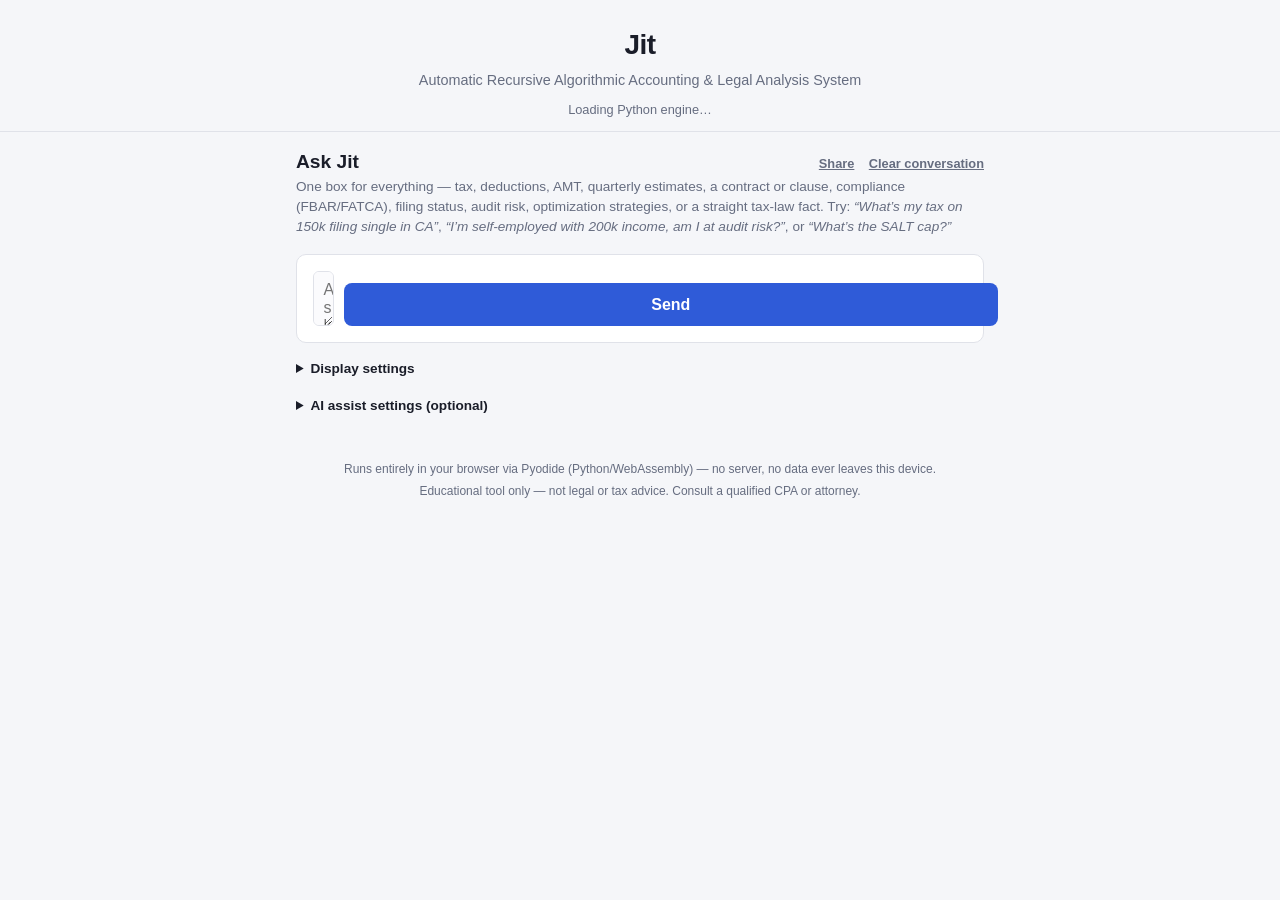
==== docs/index.html @ 8ee2bb37 "Persist chat memory across visits, add share/export and compact layout Applies uniformly across ever" ====
<!doctype html>
<html lang="en">
<head>
  <meta charset="utf-8" />
  <meta name="viewport" content="width=device-width, initial-scale=1, viewport-fit=cover" />
  <title>Jit — Accounting &amp; Legal Analysis</title>
  <link rel="icon" href="data:image/svg+xml,<svg xmlns=%22http://www.w3.org/2000/svg%22 viewBox=%220 0 100 100%22><text y=%22.9em%22 font-size=%2290%22>%E2%9A%96%EF%B8%8F</text></svg>" />
  <link rel="stylesheet" href="styles.css" />
</head>
<body>
  <header>
    <h1>Jit</h1>
    <p class="subtitle">Automatic Recursive Algorithmic Accounting &amp; Legal Analysis System</p>
    <p id="engine-status" class="engine-status">Loading Python engine&hellip;</p>
  </header>

  <main>
    <!-- One free-text box, routed to whichever engine(s) it matches: tax
         calculation, deductions, AMT, quarterly estimates, legal document
         analysis, compliance, filing status, optimization strategies, audit
         risk, or the full cross-module case analysis. Plain keyword/regex
         routing in docs/py/bridge.py — not a language model. -->
    <section class="panel active" data-panel="chat">
      <div class="panel-head">
        <h2>Ask Jit</h2>
        <div class="panel-actions">
          <button type="button" id="chat-share" class="link-btn">Share</button>
          <button type="button" id="chat-reset" class="link-btn">Clear conversation</button>
        </div>
      </div>
      <p class="hint">
        One box for everything &mdash; tax, deductions, AMT, quarterly estimates,
        a contract or clause, compliance (FBAR/FATCA), filing status, audit
        risk, optimization strategies, or a straight tax-law fact. Try:
        <em>&ldquo;What&rsquo;s my tax on 150k filing single in CA&rdquo;</em>,
        <em>&ldquo;I&rsquo;m self-employed with 200k income, am I at audit risk?&rdquo;</em>, or
        <em>&ldquo;What&rsquo;s the SALT cap?&rdquo;</em>
      </p>
      <div id="chat-log" class="chat-log"></div>
      <div id="session-insights" class="insights-panel"></div>
      <form id="chat-form">
        <textarea id="chat-input" rows="2" placeholder="Ask about your tax, deductions, audit risk, a contract, filing status…"></textarea>
        <button type="submit" class="run">Send</button>
      </form>

      <details class="settings">
        <summary>Display settings</summary>
        <p class="hint">
          Your income/filing status/state are remembered across visits
          (stored only in this browser) so you don't have to repeat
          yourself every time you reopen the app &mdash; use
          &ldquo;Clear conversation&rdquo; above to forget it.
        </p>
        <label class="checkbox-row">
          <input type="checkbox" id="compact-toggle" />
          Compact result cards
        </label>
      </details>

      <details class="settings">
        <summary>AI assist settings (optional)</summary>
        <p class="hint">
          Everything above runs on plain, built-in logic — no AI, no server,
          no cost. If you want an AI-generated answer for questions that
          don't match any built-in calculator or fact, you can optionally
          connect a free Google Gemini API key (no card required) from
          <a href="https://ai.google.dev" target="_blank" rel="noopener">ai.google.dev</a>.
          The key is stored only in this browser and sent directly from this
          device to Google &mdash; never to any server of ours. Anyone with
          access to this browser could read it back out, so only use a key
          you're comfortable having on this device.
        </p>
        <label class="checkbox-row">
          <input type="checkbox" id="ai-assist-toggle" />
          Use AI assist for questions the built-in router can't classify
        </label>
        <div class="key-row">
          <input type="password" id="gemini-key-input" placeholder="Gemini API key" autocomplete="off" />
          <button type="button" id="gemini-key-save" class="link-btn">Save</button>
          <button type="button" id="gemini-key-clear" class="link-btn">Clear</button>
        </div>
      </details>
    </section>
  </main>

  <footer>
    <p>Runs entirely in your browser via Pyodide (Python/WebAssembly) — no server, no data ever leaves this device.</p>
    <p>Educational tool only — not legal or tax advice. Consult a qualified CPA or attorney.</p>
  </footer>

  <script src="app.js" type="module"></script>
</body>
</html>
---- docs/styles.css ----
:root {
  color-scheme: light dark;
  --bg: #0f1117;
  --surface: #171a23;
  --border: #2a2e3a;
  --text: #e7e9ee;
  --muted: #9aa1b1;
  --accent: #5b8cff;
  --accent-text: #0b0d12;
  --danger: #ff6b6b;
  --ok: #4fd1a5;
}

* { box-sizing: border-box; -webkit-tap-highlight-color: transparent; }

body {
  margin: 0;
  font-family: -apple-system, BlinkMacSystemFont, "Segoe UI", Roboto, Helvetica, Arial, sans-serif;
  background: var(--bg);
  color: var(--text);
  line-height: 1.5;
  padding-bottom: env(safe-area-inset-bottom);
}

header {
  padding: 1.5rem 1rem 0.75rem;
  text-align: center;
  border-bottom: 1px solid var(--border);
}

header h1 { margin: 0; font-size: 1.75rem; letter-spacing: -0.02em; }
.subtitle { color: var(--muted); margin: 0.25rem 0 0; font-size: 0.9rem; }
.engine-status {
  margin: 0.5rem 0 0;
  font-size: 0.8rem;
  color: var(--muted);
}
.engine-status.ready { color: var(--ok); }
.engine-status.error { color: var(--danger); }

main {
  max-width: 720px;
  margin: 0 auto;
  padding: 1rem;
}

.panel h2 { margin: 0 0 0.25rem; font-size: 1.2rem; }
.panel-head { display: flex; align-items: baseline; justify-content: space-between; gap: 0.75rem; }
.panel-head h2 { margin: 0; }
.panel-actions { display: flex; gap: 0.9rem; }
.hint { color: var(--muted); font-size: 0.85rem; margin: 0 0 1rem; }
.hint code { color: var(--accent); }

.link-btn {
  background: none;
  border: none;
  color: var(--muted);
  font-size: 0.8rem;
  font-weight: 600;
  padding: 0.2rem 0;
  text-decoration: underline;
  border-radius: 0;
}
.link-btn:hover { color: var(--accent); }

form {
  background: var(--surface);
  border: 1px solid var(--border);
  border-radius: 10px;
  padding: 1rem;
}

.chat-log { display: flex; flex-direction: column; gap: 0.6rem; margin-bottom: 1rem; }
.chat-log:empty { display: none; }
.chat-msg {
  max-width: 85%;
  padding: 0.6rem 0.85rem;
  border-radius: 12px;
  font-size: 0.9rem;
  line-height: 1.4;
}
.chat-msg.user {
  align-self: flex-end;
  background: var(--accent);
  color: var(--accent-text);
  border-bottom-right-radius: 3px;
}
.chat-msg.assistant {
  align-self: flex-start;
  background: var(--surface);
  border: 1px solid var(--border);
  border-bottom-left-radius: 3px;
}
.chat-msg.assistant .intent-tag {
  display: block;
  font-size: 0.7rem;
  color: var(--muted);
  text-transform: uppercase;
  letter-spacing: 0.03em;
  margin-bottom: 0.3rem;
}
#chat-form { display: flex; gap: 0.6rem; align-items: flex-end; }
#chat-form textarea { flex: 1; }
#chat-form button { flex: 0 0 auto; margin-top: 0; }

input, select, textarea {
  background: #0c0e14;
  border: 1px solid var(--border);
  color: var(--text);
  border-radius: 6px;
  padding: 0.55rem 0.6rem;
  font-size: 1rem;
  font-family: inherit;
  width: 100%;
}

textarea { resize: vertical; }

button { cursor: pointer; border: none; border-radius: 8px; padding: 0.6rem 1rem; font-size: 0.9rem; font-weight: 600; font-family: inherit; }
button.run { background: var(--accent); color: var(--accent-text); width: 100%; padding: 0.8rem; font-size: 1rem; margin-top: 0.5rem; }
button.run:disabled { opacity: 0.6; }

.error-box {
  background: #2a1418;
  border: 1px solid var(--danger);
  color: var(--danger);
  padding: 0.75rem 1rem;
  border-radius: 8px;
  font-size: 0.85rem;
}

.card {
  background: #0c0e14;
  border: 1px solid var(--border);
  border-radius: 10px;
  padding: 1rem;
  margin-bottom: 0.75rem;
}
.card h3 { margin: 0 0 0.6rem; font-size: 0.85rem; text-transform: uppercase; letter-spacing: 0.03em; color: var(--muted); }
.kv { display: flex; justify-content: space-between; gap: 1rem; padding: 0.22rem 0; font-size: 0.88rem; border-bottom: 1px dashed var(--border); }
.kv:last-child { border-bottom: none; }
.kv span:first-child { color: var(--muted); }
.kv .big { font-size: 1.3rem; font-weight: 700; color: var(--accent); }
.tag-list { display: flex; flex-wrap: wrap; gap: 0.35rem; margin-top: 0.6rem; }
.tag { background: rgba(91, 140, 255, 0.15); color: var(--accent); border-radius: 999px; padding: 0.15rem 0.6rem; font-size: 0.75rem; }
.list-item { font-size: 0.85rem; padding: 0.3rem 0; border-bottom: 1px dashed var(--border); }
.list-item:last-child { border-bottom: none; }

/* Compact result cards — one class toggled on <body>, applies uniformly to
   every renderer's output (tax, deductions, AMT, risk, full case, etc.)
   without touching each renderer individually. */
body.compact .card { padding: 0.55rem 0.7rem; margin-bottom: 0.4rem; }
body.compact .card h3 { margin: 0 0 0.3rem; font-size: 0.7rem; }
body.compact .kv { padding: 0.12rem 0; font-size: 0.78rem; }
body.compact .kv .big { font-size: 1.05rem; }
body.compact .tag-list { margin-top: 0.35rem; gap: 0.25rem; }
body.compact .tag { padding: 0.1rem 0.45rem; font-size: 0.7rem; }
body.compact .list-item { padding: 0.18rem 0; font-size: 0.78rem; }

.insights-panel {
  background: rgba(91, 140, 255, 0.08);
  border: 1px solid var(--border);
  border-radius: 10px;
  padding: 0.85rem 1rem;
  margin-bottom: 1rem;
  font-size: 0.85rem;
}
.insights-panel:empty { display: none; padding: 0; margin: 0; border: none; }
.insights-panel h3 { margin: 0 0 0.4rem; font-size: 0.8rem; text-transform: uppercase; letter-spacing: 0.03em; color: var(--muted); }
.insights-panel ul { margin: 0; padding-left: 1.1rem; }
.insights-panel li { margin: 0.25rem 0; }

details.settings {
  margin-top: 1rem;
  font-size: 0.85rem;
  color: var(--muted);
}
details.settings summary { cursor: pointer; color: var(--text); font-weight: 600; }
details.settings .hint { margin: 0.6rem 0; }
.checkbox-row { display: flex; align-items: center; gap: 0.5rem; margin: 0.5rem 0; }
.checkbox-row input { width: auto; }
.key-row { display: flex; gap: 0.5rem; align-items: center; }
.key-row input { flex: 1; }

pre.raw {
  background: #0c0e14;
  border: 1px solid var(--border);
  border-radius: 8px;
  padding: 0.75rem;
  font-size: 0.75rem;
  overflow-x: auto;
  color: var(--muted);
}

footer { text-align: center; color: var(--muted); font-size: 0.75rem; padding: 1.5rem 1rem; }
footer p { margin: 0.25rem 0; }

@media (prefers-color-scheme: light) {
  :root {
    --bg: #f5f6f9;
    --surface: #ffffff;
    --border: #e0e2e9;
    --text: #1a1d29;
    --muted: #666d80;
    --accent: #2f5bd8;
    --accent-text: #ffffff;
  }
  input, select, textarea { background: #fbfbfd; }
  .card { background: #fbfbfd; }
  .error-box { background: #fdecec; }
  .tag { background: rgba(47, 91, 216, 0.1); }
  pre.raw { background: #fbfbfd; }
}
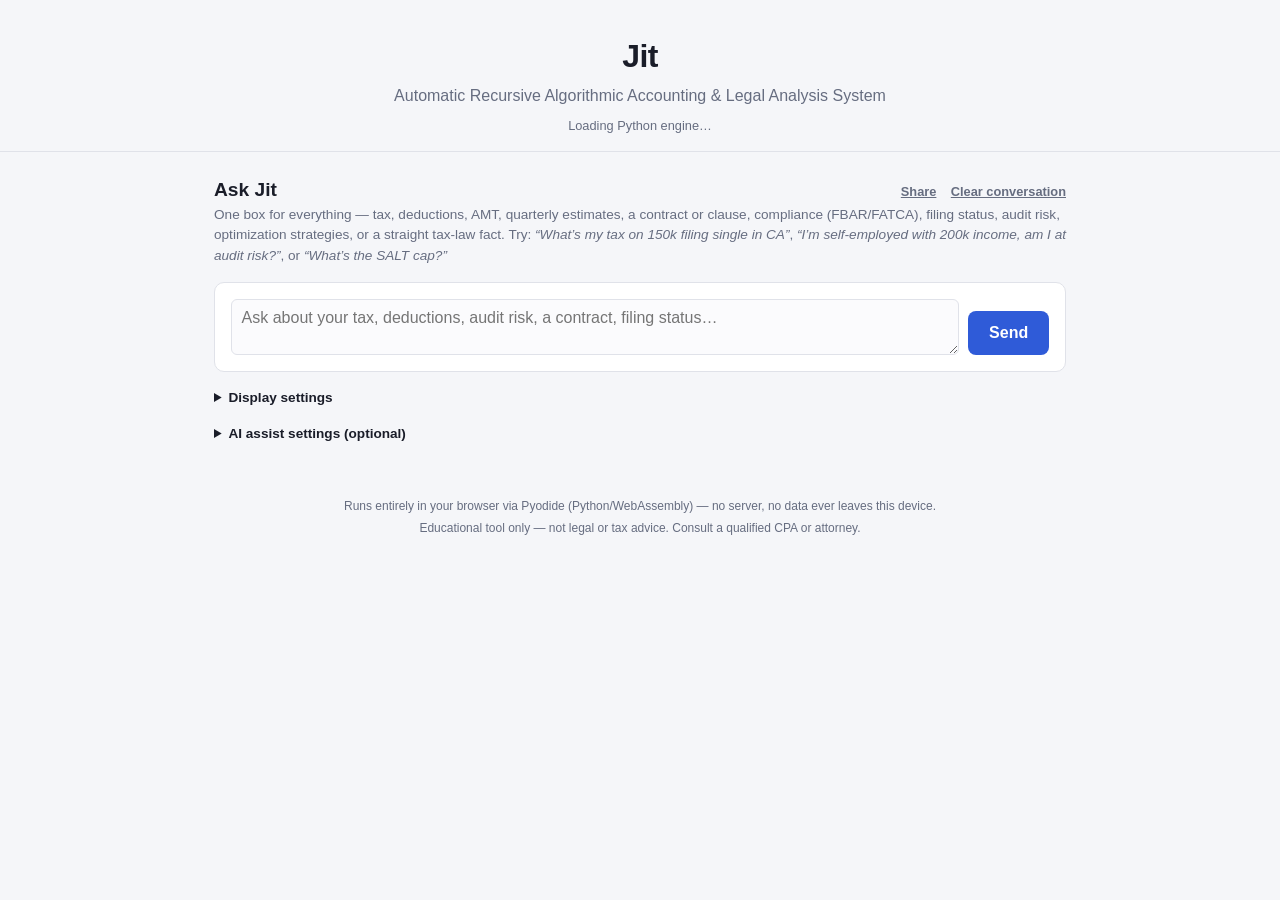
==== commit 9bc75dbf: "Make the site installable as a home-screen app (PWA) Delivers the installable-app upgrade proposed e" ====
--- a/docs/index.html
+++ b/docs/index.html
@@ -6,6 +6,16 @@
   <title>Jit — Accounting &amp; Legal Analysis</title>
   <link rel="icon" href="data:image/svg+xml,<svg xmlns=%22http://www.w3.org/2000/svg%22 viewBox=%220 0 100 100%22><text y=%22.9em%22 font-size=%2290%22>%E2%9A%96%EF%B8%8F</text></svg>" />
   <link rel="stylesheet" href="styles.css" />
+
+  <!-- Installable as a home-screen app (PWA): standalone display, no
+       browser chrome, its own icon — the closest a static site can get to
+       feeling like a native app across desktop, tablet, and iPhone. -->
+  <link rel="manifest" href="manifest.json" />
+  <link rel="apple-touch-icon" href="icons/icon-180.png" />
+  <meta name="theme-color" content="#0f1117" />
+  <meta name="apple-mobile-web-app-capable" content="yes" />
+  <meta name="apple-mobile-web-app-status-bar-style" content="black-translucent" />
+  <meta name="apple-mobile-web-app-title" content="Jit" />
 </head>
 <body>
   <header>
@@ -20,7 +30,7 @@
          analysis, compliance, filing status, optimization strategies, audit
          risk, or the full cross-module case analysis. Plain keyword/regex
          routing in docs/py/bridge.py — not a language model. -->
-    <section class="panel active" data-panel="chat">
+    <section class="panel">
       <div class="panel-head">
         <h2>Ask Jit</h2>
         <div class="panel-actions">
--- a/docs/styles.css
+++ b/docs/styles.css
@@ -44,6 +44,22 @@
   padding: 1rem;
 }
 
+/* Tablet and up: a bit more breathing room than the phone-first defaults
+   above, without letting line length get so wide it's hard to read. */
+@media (min-width: 640px) {
+  header { padding: 2rem 1.5rem 1rem; }
+  header h1 { font-size: 2rem; }
+  .subtitle { font-size: 1rem; }
+  main { max-width: 820px; padding: 1.5rem; }
+}
+
+/* Desktop: slightly wider still, plus a touch more base font size since
+   there's no longer a thumb/viewport constraint driving the phone sizing. */
+@media (min-width: 1024px) {
+  main { max-width: 900px; }
+  body { font-size: 1.05rem; }
+}
+
 .panel h2 { margin: 0 0 0.25rem; font-size: 1.2rem; }
 .panel-head { display: flex; align-items: baseline; justify-content: space-between; gap: 0.75rem; }
 .panel-head h2 { margin: 0; }
@@ -117,7 +133,7 @@
 textarea { resize: vertical; }
 
 button { cursor: pointer; border: none; border-radius: 8px; padding: 0.6rem 1rem; font-size: 0.9rem; font-weight: 600; font-family: inherit; }
-button.run { background: var(--accent); color: var(--accent-text); width: 100%; padding: 0.8rem; font-size: 1rem; margin-top: 0.5rem; }
+button.run { background: var(--accent); color: var(--accent-text); padding: 0.8rem 1.3rem; font-size: 1rem; }
 button.run:disabled { opacity: 0.6; }
 
 .error-box {
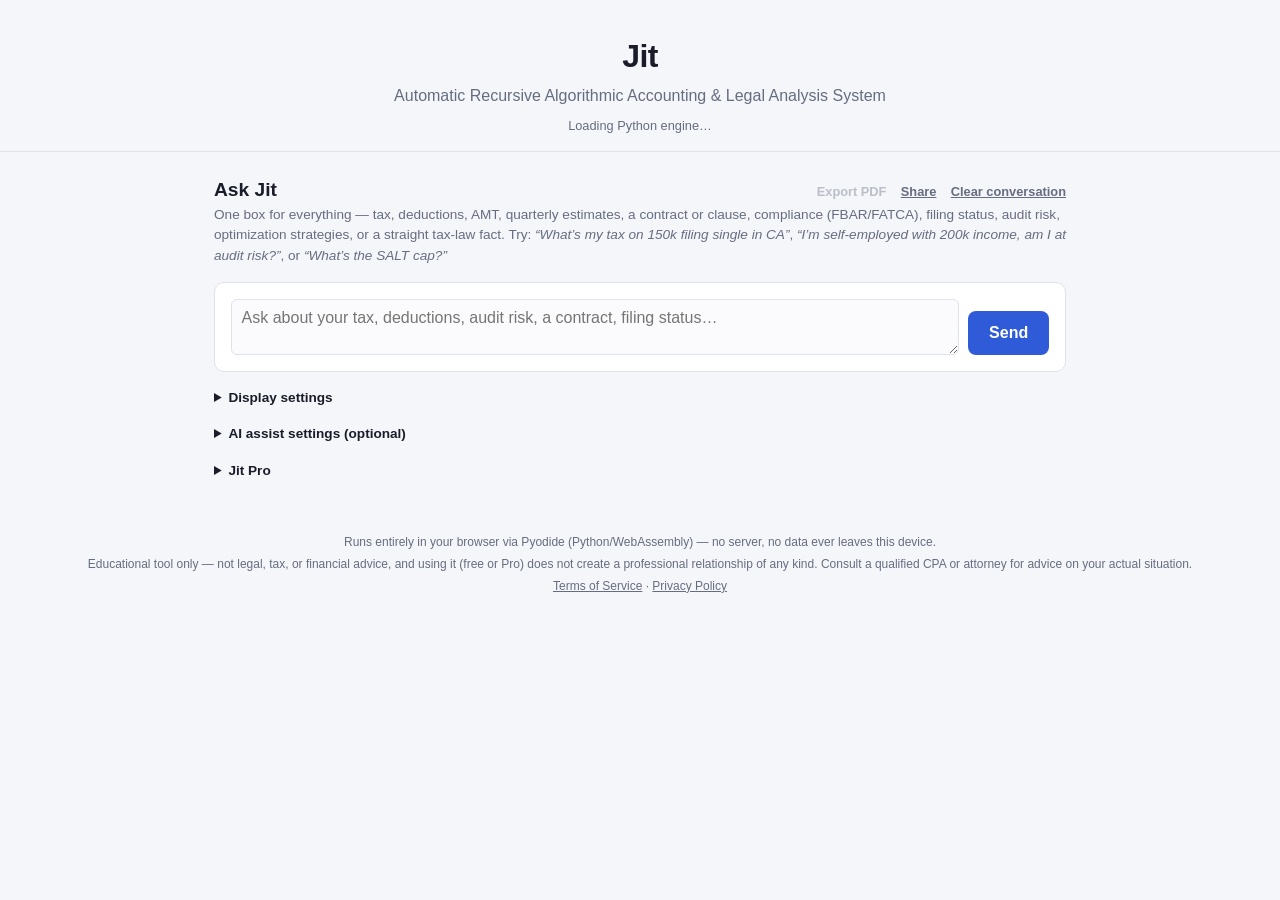
==== commit cf285a40: "Add freemium Jit Pro tier: license unlock, PDF export, ToS/Privacy Adds the product/legal groundwork" ====
--- a/docs/index.html
+++ b/docs/index.html
@@ -34,6 +34,7 @@
       <div class="panel-head">
         <h2>Ask Jit</h2>
         <div class="panel-actions">
+          <button type="button" id="chat-export-pdf" class="link-btn" disabled title="Jit Pro feature — see settings below">Export PDF</button>
           <button type="button" id="chat-share" class="link-btn">Share</button>
           <button type="button" id="chat-reset" class="link-btn">Clear conversation</button>
         </div>
@@ -90,12 +91,36 @@
           <button type="button" id="gemini-key-clear" class="link-btn">Clear</button>
         </div>
       </details>
+
+      <details class="settings">
+        <summary>Jit Pro</summary>
+        <p class="hint">
+          Everything above is, and stays, free. Jit Pro is an optional
+          one-time unlock (via a license key from a Gumroad purchase) for
+          extras like PDF export of your results. Verified directly
+          against Gumroad's license API from this browser &mdash; still no
+          server of ours involved, and your license key is stored only on
+          this device.
+        </p>
+        <p id="pro-status" class="hint"></p>
+        <div class="key-row">
+          <input type="text" id="pro-key-input" placeholder="License key" autocomplete="off" />
+          <button type="button" id="pro-activate" class="link-btn">Activate</button>
+          <button type="button" id="pro-deactivate" class="link-btn">Deactivate</button>
+        </div>
+      </details>
     </section>
   </main>
 
   <footer>
     <p>Runs entirely in your browser via Pyodide (Python/WebAssembly) — no server, no data ever leaves this device.</p>
-    <p>Educational tool only — not legal or tax advice. Consult a qualified CPA or attorney.</p>
+    <p>
+      Educational tool only — not legal, tax, or financial advice, and using
+      it (free or Pro) does not create a professional relationship of any
+      kind. Consult a qualified CPA or attorney for advice on your actual
+      situation.
+    </p>
+    <p><a href="terms.html">Terms of Service</a> &middot; <a href="privacy.html">Privacy Policy</a></p>
   </footer>
 
   <script src="app.js" type="module"></script>
--- a/docs/styles.css
+++ b/docs/styles.css
@@ -78,6 +78,8 @@
   border-radius: 0;
 }
 .link-btn:hover { color: var(--accent); }
+.link-btn:disabled { opacity: 0.4; cursor: not-allowed; text-decoration: none; }
+.link-btn:disabled:hover { color: var(--muted); }
 
 form {
   background: var(--surface);
@@ -186,6 +188,12 @@
 .insights-panel ul { margin: 0; padding-left: 1.1rem; }
 .insights-panel li { margin: 0.25rem 0; }
 
+/* attention_level cross-references how many independent session-insight
+   signals fired at once into one summary level, shown here as a border
+   accent rather than making the flags themselves louder. */
+.insights-panel.attention-mild { border-left: 3px solid #d9a441; }
+.insights-panel.attention-elevated { border-left: 3px solid var(--danger); background: rgba(255, 107, 107, 0.08); }
+
 details.settings {
   margin-top: 1rem;
   font-size: 0.85rem;
@@ -210,6 +218,42 @@
 
 footer { text-align: center; color: var(--muted); font-size: 0.75rem; padding: 1.5rem 1rem; }
 footer p { margin: 0.25rem 0; }
+footer a { color: var(--muted); }
+footer a:hover { color: var(--accent); }
+
+/* Terms/Privacy pages */
+.legal-page { line-height: 1.6; }
+.legal-page h2 { font-size: 1.05rem; margin: 1.5rem 0 0.5rem; }
+.legal-page h2:first-of-type { margin-top: 0; }
+.legal-page p { margin: 0.5rem 0; color: var(--text); }
+.legal-list { margin: 0.5rem 0; padding-left: 1.3rem; }
+.legal-list li { margin: 0.35rem 0; }
+.legal-updated { color: var(--muted); font-size: 0.8rem; }
+.draft-notice {
+  background: rgba(255, 107, 107, 0.1);
+  border: 1px solid var(--danger);
+  border-radius: 8px;
+  padding: 0.75rem 1rem;
+  margin-bottom: 1rem;
+  font-size: 0.85rem;
+  color: var(--text);
+}
+
+/* PDF export (Jit Pro): print only the conversation itself, cleanly. */
+@media print {
+  header .engine-status,
+  .panel-actions,
+  .hint,
+  #chat-form,
+  details.settings,
+  footer {
+    display: none !important;
+  }
+  body { background: #fff; color: #000; }
+  .chat-msg { break-inside: avoid; border: 1px solid #ccc !important; }
+  .card { break-inside: avoid; border: 1px solid #ccc !important; background: #fff !important; }
+  .insights-panel { border: 1px solid #ccc !important; background: #fff !important; }
+}
 
 @media (prefers-color-scheme: light) {
   :root {
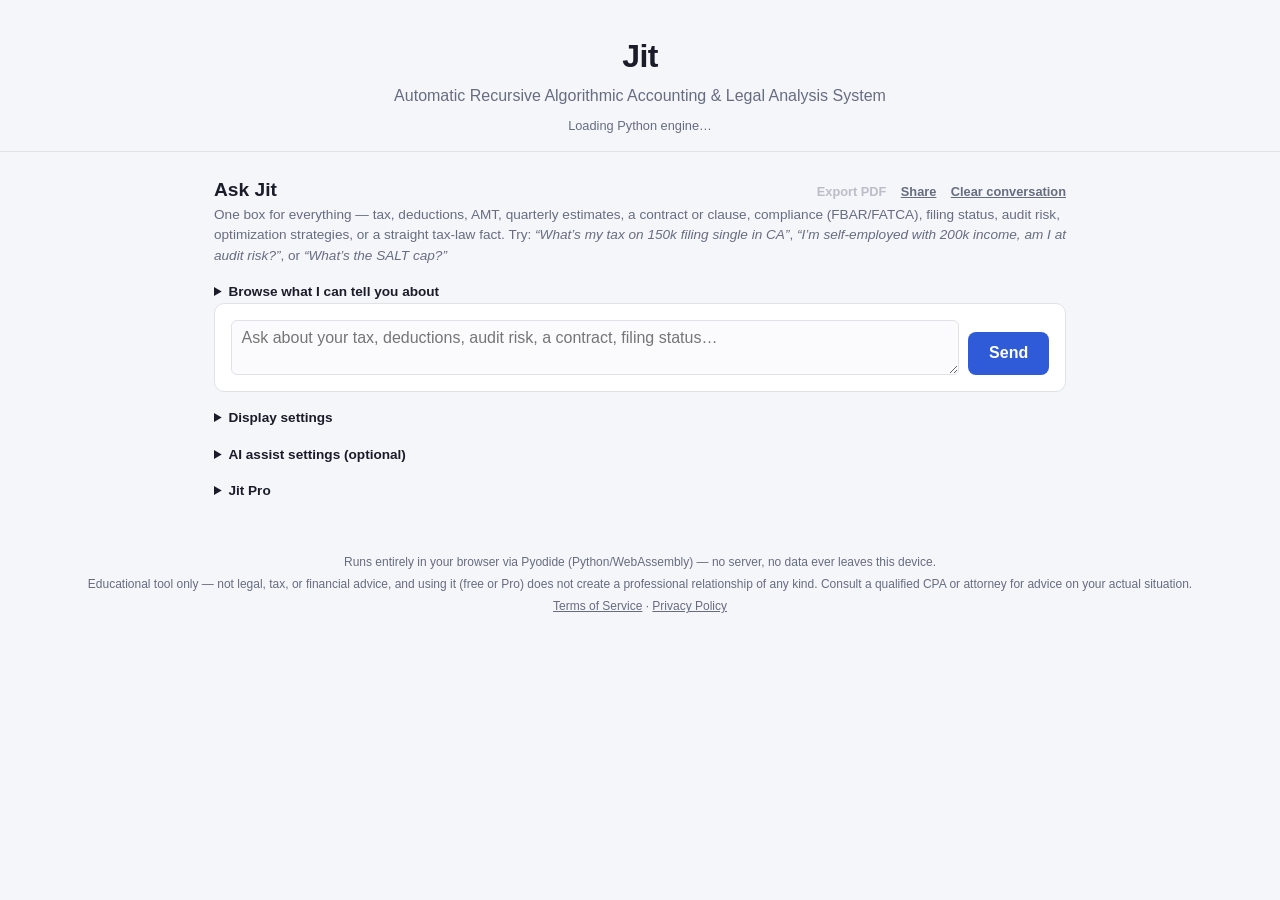
==== commit bc238617: "Add a browsable, plain-language index of every fact topic Nobody guesses that "SALT cap" or "QBI" or" ====
--- a/docs/index.html
+++ b/docs/index.html
@@ -4,7 +4,7 @@
   <meta charset="utf-8" />
   <meta name="viewport" content="width=device-width, initial-scale=1, viewport-fit=cover" />
   <title>Jit — Accounting &amp; Legal Analysis</title>
-  <link rel="icon" href="data:image/svg+xml,<svg xmlns=%22http://www.w3.org/2000/svg%22 viewBox=%220 0 100 100%22><text y=%22.9em%22 font-size=%2290%22>%E2%9A%96%EF%B8%8F</text></svg>" />
+  <link rel="icon" href="data:image/svg+xml,<svg xmlns=%22http://www.w3.org/2000/svg%22 viewBox=%220 0 100 100%22><rect width=%22100%22 height=%22100%22 rx=%2222%22 fill=%22%230f1117%22/><text x=%2250%22 y=%2266%22 text-anchor=%22middle%22 font-family=%22Arial, sans-serif%22 font-size=%2256%22 font-weight=%22700%22 fill=%22%235b8cff%22>J</text><rect x=%2237%22 y=%2279%22 width=%2226%22 height=%226%22 rx=%223%22 fill=%22%235b8cff%22/></svg>" />
   <link rel="stylesheet" href="styles.css" />
 
   <!-- Installable as a home-screen app (PWA): standalone display, no
@@ -47,6 +47,14 @@
         <em>&ldquo;I&rsquo;m self-employed with 200k income, am I at audit risk?&rdquo;</em>, or
         <em>&ldquo;What&rsquo;s the SALT cap?&rdquo;</em>
       </p>
+      <details class="settings" id="topics-details">
+        <summary>Browse what I can tell you about</summary>
+        <p class="hint">
+          Don't know the term to search for? These are things you can ask
+          about without knowing any tax jargon — click one to ask it.
+        </p>
+        <div id="topics-list" class="topics-list"></div>
+      </details>
       <div id="chat-log" class="chat-log"></div>
       <div id="session-insights" class="insights-panel"></div>
       <form id="chat-form">
@@ -95,12 +103,13 @@
       <details class="settings">
         <summary>Jit Pro</summary>
         <p class="hint">
-          Everything above is, and stays, free. Jit Pro is an optional
-          one-time unlock (via a license key from a Gumroad purchase) for
-          extras like PDF export of your results. Verified directly
-          against Gumroad's license API from this browser &mdash; still no
-          server of ours involved, and your license key is stored only on
-          this device.
+          Jit Pro adds extras like PDF export on top of the free core.
+          It's currently free for everyone while this launches &mdash; no
+          license needed yet. Once it's for sale, it'll be a one-time
+          unlock via a license key from a Gumroad purchase, verified
+          directly against Gumroad's license API from this browser
+          (still no server of ours involved, and your license key stored
+          only on this device).
         </p>
         <p id="pro-status" class="hint"></p>
         <div class="key-row">
--- a/docs/styles.css
+++ b/docs/styles.css
@@ -117,6 +117,23 @@
   letter-spacing: 0.03em;
   margin-bottom: 0.3rem;
 }
+.chat-msg.assistant .routing-note {
+  display: block;
+  font-size: 0.68rem;
+  color: var(--muted);
+  opacity: 0.75;
+  font-style: italic;
+  margin-bottom: 0.4rem;
+}
+.chat-msg.assistant .citation-note {
+  display: block;
+  font-size: 0.68rem;
+  color: var(--muted);
+  opacity: 0.75;
+  margin-top: 0.4rem;
+  padding-top: 0.4rem;
+  border-top: 1px dashed var(--border);
+}
 #chat-form { display: flex; gap: 0.6rem; align-items: flex-end; }
 #chat-form textarea { flex: 1; }
 #chat-form button { flex: 0 0 auto; margin-top: 0; }
@@ -161,6 +178,22 @@
 .kv .big { font-size: 1.3rem; font-weight: 700; color: var(--accent); }
 .tag-list { display: flex; flex-wrap: wrap; gap: 0.35rem; margin-top: 0.6rem; }
 .tag { background: rgba(91, 140, 255, 0.15); color: var(--accent); border-radius: 999px; padding: 0.15rem 0.6rem; font-size: 0.75rem; }
+
+.topics-list { display: flex; flex-wrap: wrap; gap: 0.4rem; margin-top: 0.6rem; }
+.topic-chip {
+  background: var(--surface);
+  border: 1px solid var(--border);
+  color: var(--text);
+  border-radius: 999px;
+  padding: 0.35rem 0.75rem;
+  font-size: 0.78rem;
+  text-align: left;
+  cursor: pointer;
+}
+.topic-chip:hover, .topic-chip:focus-visible {
+  border-color: var(--accent);
+  color: var(--accent);
+}
 .list-item { font-size: 0.85rem; padding: 0.3rem 0; border-bottom: 1px dashed var(--border); }
 .list-item:last-child { border-bottom: none; }
 
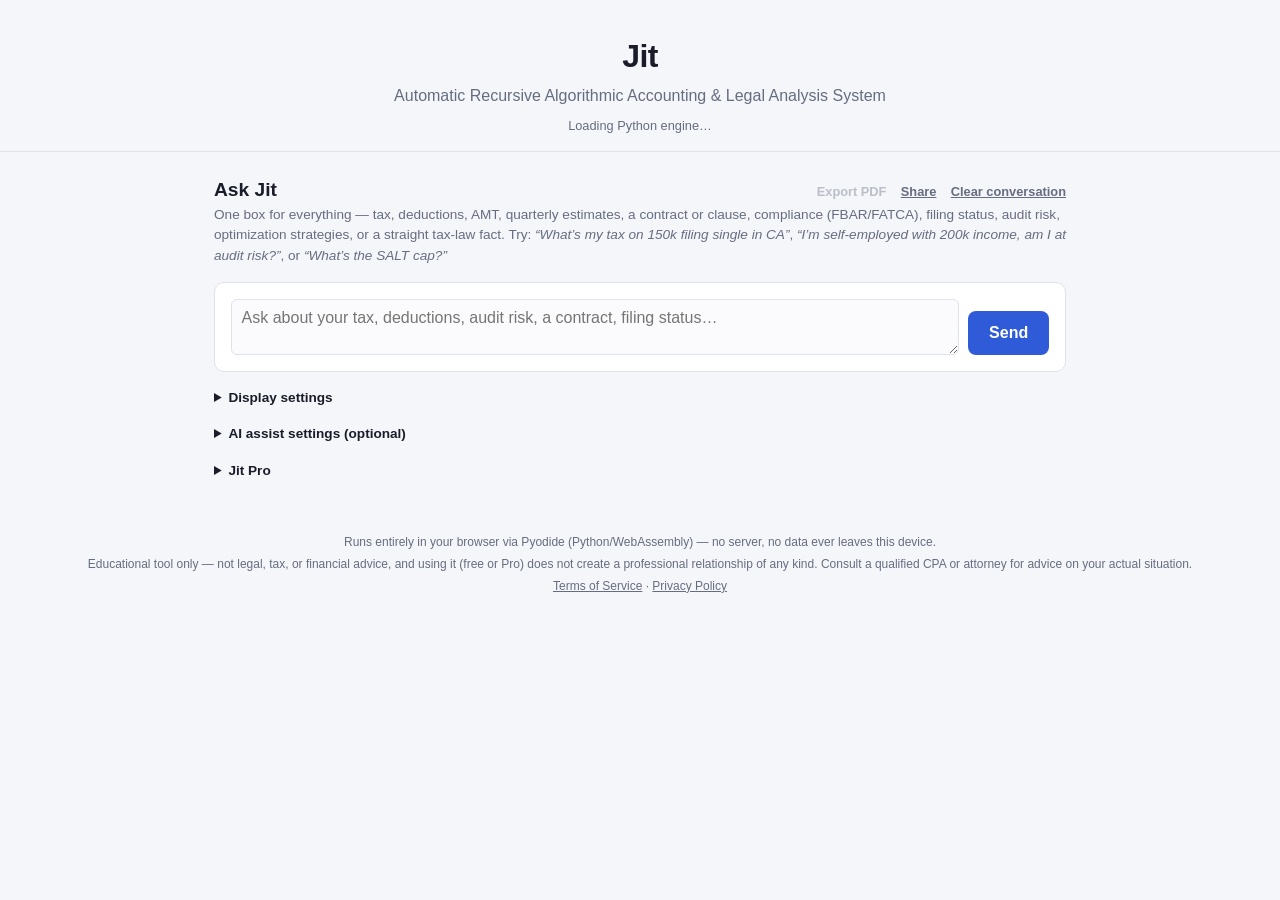
==== commit ff75c0da: "Revert "Add a browsable, plain-language index of every fact topic" This reverts commit bc238617b21a3" ====
--- a/docs/index.html
+++ b/docs/index.html
@@ -47,14 +47,6 @@
         <em>&ldquo;I&rsquo;m self-employed with 200k income, am I at audit risk?&rdquo;</em>, or
         <em>&ldquo;What&rsquo;s the SALT cap?&rdquo;</em>
       </p>
-      <details class="settings" id="topics-details">
-        <summary>Browse what I can tell you about</summary>
-        <p class="hint">
-          Don't know the term to search for? These are things you can ask
-          about without knowing any tax jargon — click one to ask it.
-        </p>
-        <div id="topics-list" class="topics-list"></div>
-      </details>
       <div id="chat-log" class="chat-log"></div>
       <div id="session-insights" class="insights-panel"></div>
       <form id="chat-form">
--- a/docs/styles.css
+++ b/docs/styles.css
@@ -178,22 +178,6 @@
 .kv .big { font-size: 1.3rem; font-weight: 700; color: var(--accent); }
 .tag-list { display: flex; flex-wrap: wrap; gap: 0.35rem; margin-top: 0.6rem; }
 .tag { background: rgba(91, 140, 255, 0.15); color: var(--accent); border-radius: 999px; padding: 0.15rem 0.6rem; font-size: 0.75rem; }
-
-.topics-list { display: flex; flex-wrap: wrap; gap: 0.4rem; margin-top: 0.6rem; }
-.topic-chip {
-  background: var(--surface);
-  border: 1px solid var(--border);
-  color: var(--text);
-  border-radius: 999px;
-  padding: 0.35rem 0.75rem;
-  font-size: 0.78rem;
-  text-align: left;
-  cursor: pointer;
-}
-.topic-chip:hover, .topic-chip:focus-visible {
-  border-color: var(--accent);
-  color: var(--accent);
-}
 .list-item { font-size: 0.85rem; padding: 0.3rem 0; border-bottom: 1px dashed var(--border); }
 .list-item:last-child { border-bottom: none; }
 
